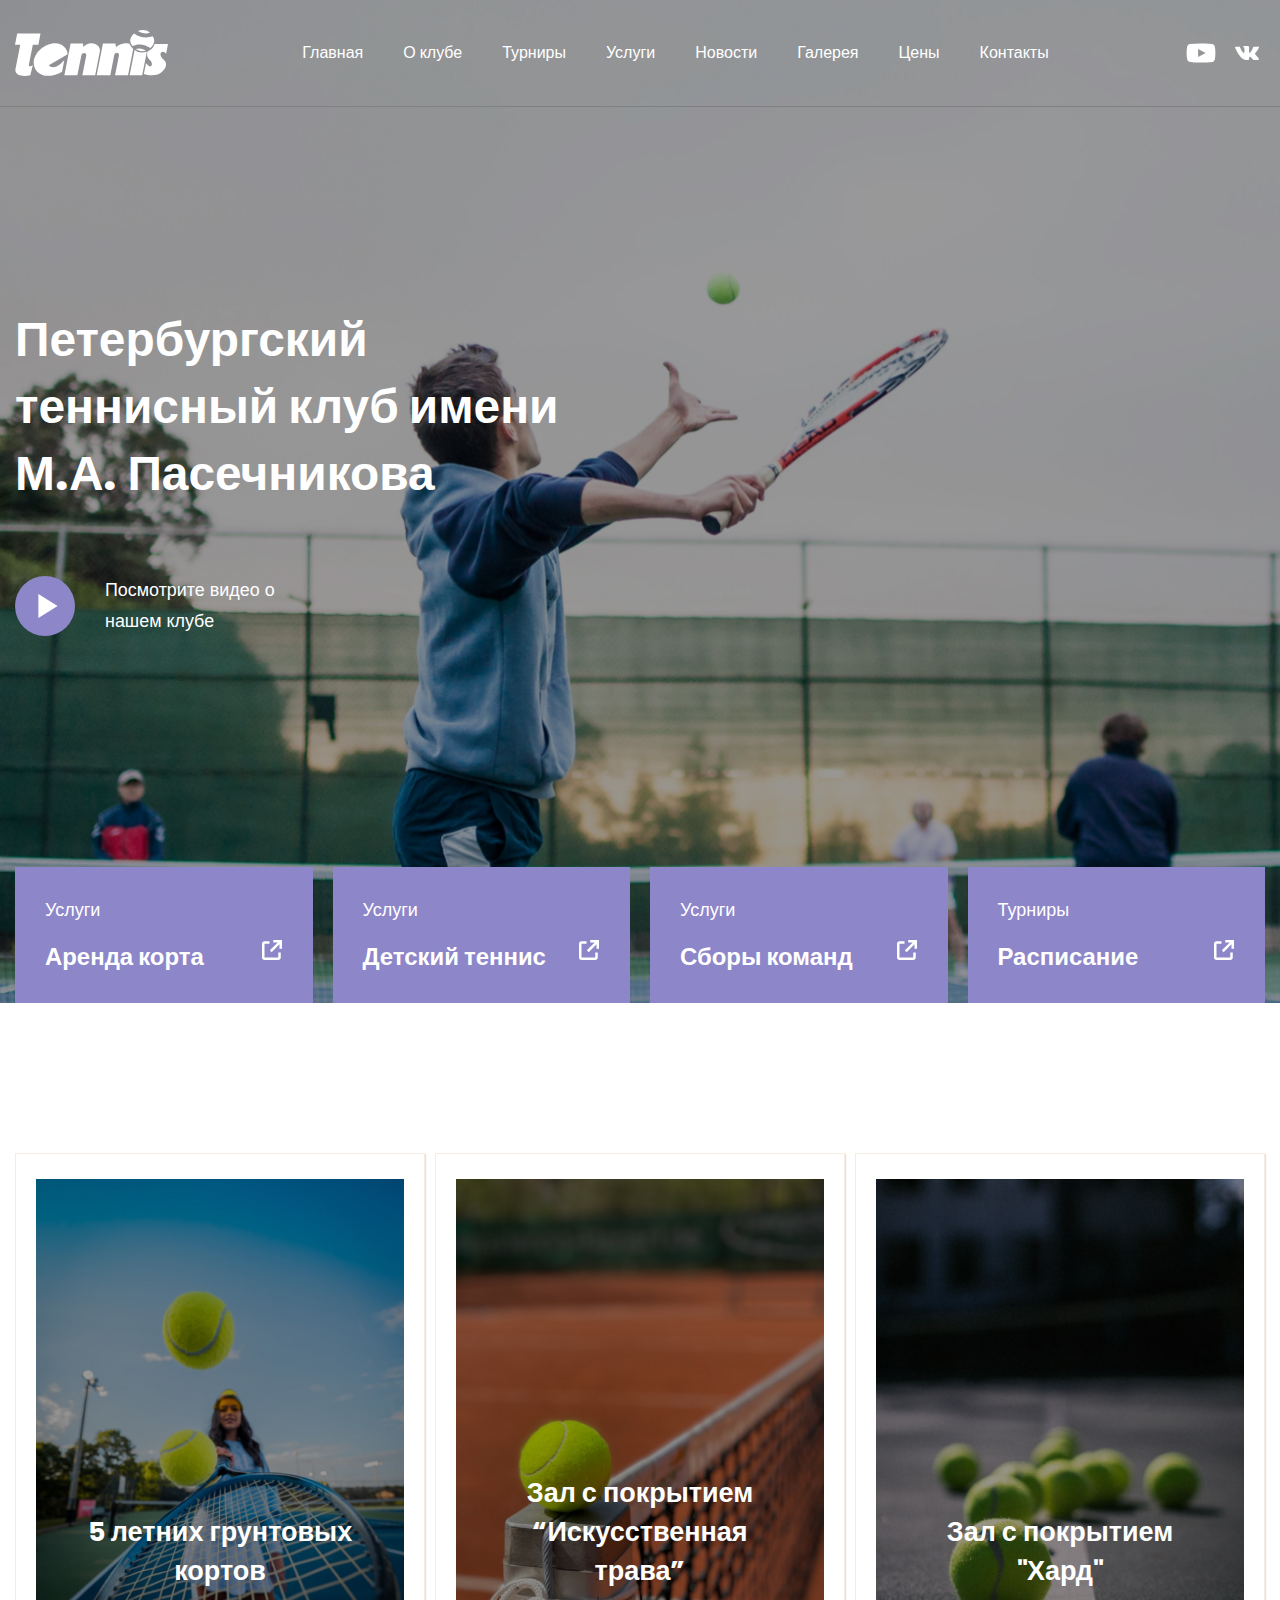
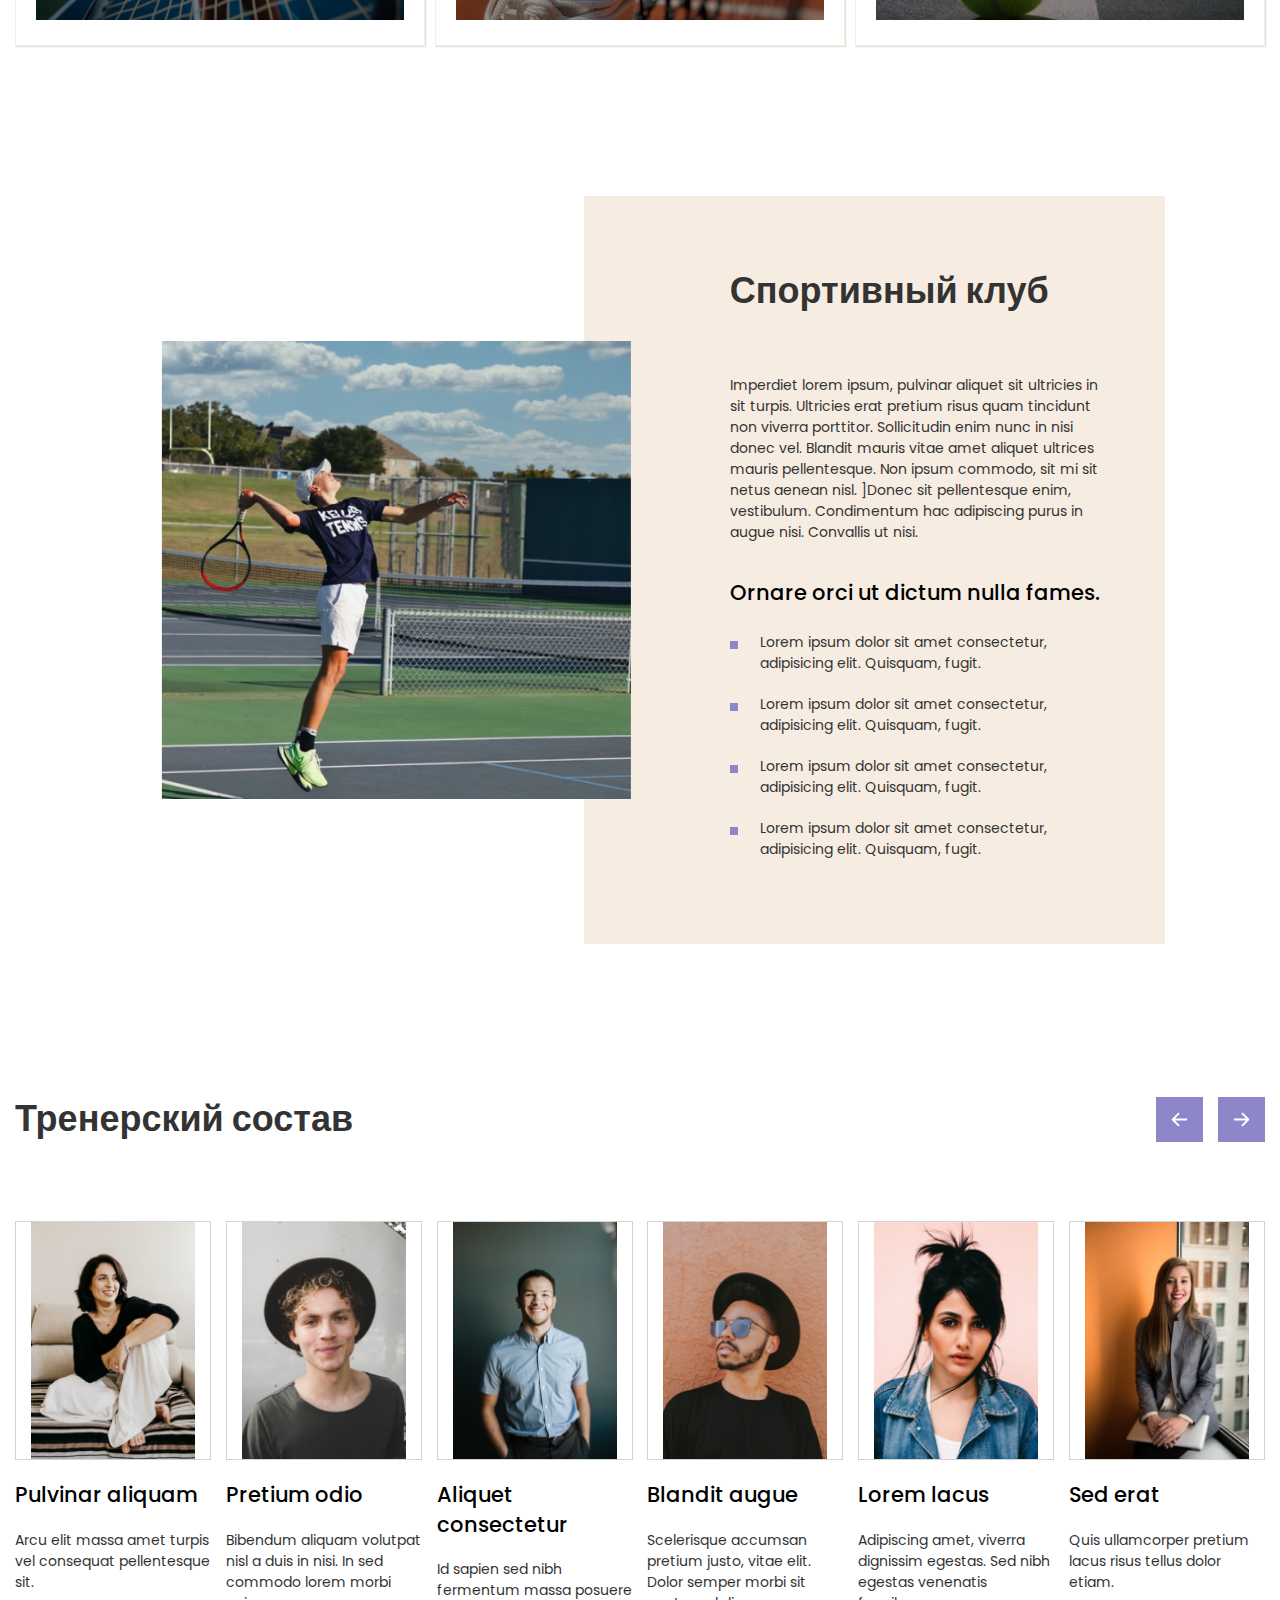
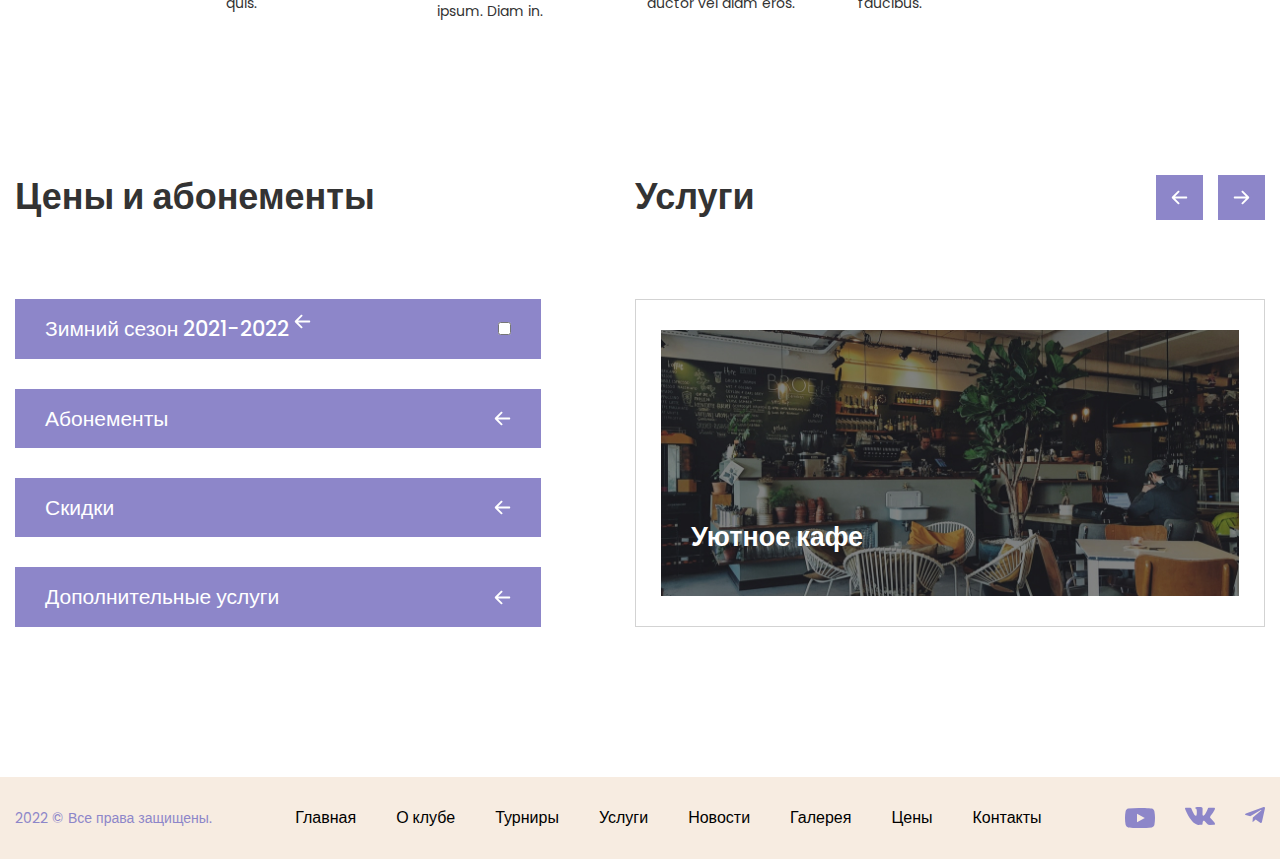
==== index.html @ 0118d3cc "Add files via upload" ====
<!DOCTYPE html>
<html lang="ru">
<head>
	<meta charset="UTF-8">
	<meta http-equiv="X-UA-Compatible" content="IE=edge">
	<meta name="viewport" content="width=device-width, initial-scale=1.0">
	<link rel="shortcut icon" href="img/Logo.svg" type="image/svg">
	<title>Tennis-Club</title>
	<link rel="stylesheet" href="./scss/css/index.css">
</head>
<body>
	<div class="wrapper">
		<header class="header">
			<div class="container">
				<nav class="nav">
					<div class="nav__logo logo" title="Tennis-Club Logo">
						<a><img src="./img/Logo.svg" alt="tennis-logotype"></a>
					</div>
					<input class="menu-toggle" type="checkbox" id="toggle">
					<label class="menu-label" for="toggle">
						<span></span>
					</label>
					<ul class="header__menu menu">
						<li class="menu__item"><a class="header__menu-link menu__link" href="#">Главная</a></li>
						<li class="menu__item"><a class="header__menu-link menu__link" href="club-info.html">О клубе</a></li>
						<li class="menu__item"><a class="header__menu-link menu__link" href="#">Турниры</a></li>
						<li class="menu__item"><a class="header__menu-link menu__link" href="#service">Услуги</a></li>
						<li class="menu__item"><a class="header__menu-link menu__link" href="news.html">Новости</a></li>
						<li class="menu__item"><a class="header__menu-link menu__link" href="#">Галерея</a></li>
						<li class="menu__item"><a class="header__menu-link menu__link" href="#price">Цены</a></li>
						<li class="menu__item"><a class="header__menu-link menu__link" href="#footer">Контакты</a></li>
					</ul>
					<div class="header__socials socials">
						<a href="#" title="Youtube">
							<img src="./img/youtube.svg" alt="youtube-icon">
						</a>
						<a href="#" title="VK">
							<img src="./img/vk.svg" alt="vk-icon">
						</a>
					</div>
				</nav>
			</div>
		</header>

		<main class="main">	

			<section class="intro section-wrap">
				<div class="container">
					<div class="intro__content">
						<h1 class="intro__title">
							Петербургский теннисный клуб имени М.А. Пасечникова
						</h1>
						<div class="intro__play-wrap">
							<a href="#" class="intro__play-btn">
								<img src="./img/triangle.svg" alt="play-triangle">
							</a>
							<p class="intro__play-caption">Посмотрите видео о нашем клубе</p>
						</div>
					</div>
					<div class="service-cards">
						<div class="service-cards__item">
							<div class="service-cards__wrap">
								<p class="service-cards__title">Услуги</p>
								<p class="service-cards__body">
									<a class="service-cards__desc" href="#">Аренда корта</a>
									<a class="service-cards__link" href="#">
										<img src="./img/external-link.svg" alt="link">
									</a>
								</p>
							</div>
						</div>
						<div class="service-cards__item">
							<div class="service-cards__wrap">
								<p class="service-cards__title">Услуги</p>
								<p class="service-cards__body">
									<a class="service-cards__desc" href="#">Детский теннис</a>
									<a class="service-cards__link" href="#">
										<img src="./img/external-link.svg" alt="link">
									</a>
								</p>
							</div>
						</div>
						<div class="service-cards__item">
							<div class="service-cards__wrap">
								<p class="service-cards__title">Услуги</p>
								<p class="service-cards__body">
									<a class="service-cards__desc" href="#">Сборы команд</a>
									<a class="service-cards__link" href="#">
										<img src="./img/external-link.svg" alt="link">
									</a>
								</p>
							</div>
						</div>
						<div class="service-cards__item">
							<div class="service-cards__wrap">
								<p class="service-cards__title">Турниры</p>
								<p class="service-cards__body">
									<a class="service-cards__desc" href="#">Расписание</a>
									<a class="service-cards__link" href="#">
										<img src="./img/external-link.svg" alt="link">
									</a>
								</p>
							</div>
						</div>
					</div>
				</div>
			</section>

			<div class="advantages section-wrap">
				<div class="container">
					<div class="advantages__content">
							<figure class="advantages__card">
								<div class="advantages__card-wrap">
									<img class="advantages__image" src="./img/advs/1pic.jpg" alt="woman's_playing_tennis">	
									<figcaption class="advantages__caption">5 летних грунтовых кортов</figcaption>
								</div>
							</figure>
							<figure class="advantages__card">
								<div class="advantages__card-wrap">
									<img class="advantages__image" src="./img/advs/2pic.jpg" alt="tennis-ball">	
									<figcaption class="advantages__caption">Зал с покрытием “Искусственная трава”</figcaption>
								</div>
							</figure>
							<figure class="advantages__card">
								<div class="advantages__card-wrap">
									<img class="advantages__image" src="./img/advs/3pic.jpg" alt="tennis-ball">	
									<figcaption class="advantages__caption">Зал с покрытием "Хард"</figcaption>
								</div>
							</figure>
					</div>
				</div>
			</div>

			<section class="about section-wrap">
				<div class="about__container">
					<div class="about__content">
						<div class="about__image">
							<img src="./img/about.jpg" alt="man's playing the tennis">
						</div>
						<div class="about__info">
							<h2 class="about__title title">Спортивный клуб</h2>
							<p class="about__desc">
								Imperdiet lorem ipsum, pulvinar aliquet sit ultricies in sit turpis. Ultricies erat pretium risus quam tincidunt non viverra porttitor.
								Sollicitudin enim nunc in nisi donec vel. Blandit mauris vitae amet aliquet ultrices mauris pellentesque. Non ipsum commodo, sit mi sit netus aenean nisl. ]Donec sit pellentesque enim, vestibulum. 
								Condimentum hac adipiscing purus in augue nisi. Convallis ut nisi.
							</p>
							<h3 class="about__subtitle">Ornare orci ut dictum nulla fames.</h3>
							<ul class="about__list">
								<li class="about__list-item">
									Lorem ipsum dolor sit amet consectetur, adipisicing elit. Quisquam, fugit.
								</li>
								<li class="about__list-item">
									Lorem ipsum dolor sit amet consectetur, adipisicing elit. Quisquam, fugit.
								</li>
								<li class="about__list-item">
									Lorem ipsum dolor sit amet consectetur, adipisicing elit. Quisquam, fugit.
								</li>
								<li class="about__list-item">
									Lorem ipsum dolor sit amet consectetur, adipisicing elit. Quisquam, fugit.
								</li>
							</ul>
						</div>
					</div>
				</div>
			</section>

			<section class="trainers section-wrap">
				<div class="container">
					<div class="trainers__top-row">
						<h2 class="trainers__title title">Тренерский состав</h2>
						<div class="buttons">
							<button class="button-back">
								<img src="./img/trainers/left-arrow.svg" alt="left-vector">
							</button>
							<button class="button-next">	
								<img src="./img/trainers/right-arrow.svg" alt="right-vector">
							</button>
						</div>
					</div>
					<div class="trainers__content">
						<div class="trainers__card">
							<div class="trainers__card-wrap">
								<img src="./img/trainers/Rectangle 39.jpg" alt="trainers_photo">
							</div>
							<div class="trainers__info">
								<h4 class="trainers__name">
								Pulvinar aliquam
							</h4>
							<p class="trainers__bio">
								Arcu elit massa amet turpis vel consequat pellentesque sit. 
							</p>
							</div>
						</div>
						<div class="trainers__card">
							<div class="trainers__card-wrap">
								<img src="./img/trainers/Rectangle 52.jpg" alt="trainers_photo">
							</div>
							<div class="trainers__info">
								<h4 class="trainers__name">
									Pretium odio
							</h4>
							<p class="trainers__bio">
								Bibendum aliquam volutpat nisl a duis in nisi. In sed commodo lorem morbi quis. 
							</p>
							</div>
						</div>
						<div class="trainers__card">
							<div class="trainers__card-wrap">
								<img src="./img/trainers/Rectangle 54.jpg" alt="trainers_photo">
							</div>
							<div class="trainers__info">
								<h4 class="trainers__name">
									Aliquet consectetur
							</h4>
							<p class="trainers__bio">
								Id sapien sed nibh fermentum massa posuere ipsum. Diam in. 
							</p>
							</div>
						</div>
						<div class="trainers__card">
							<div class="trainers__card-wrap">
								<img src="./img/trainers/Rectangle 56.jpg" alt="trainers_photo">
							</div>
							<div class="trainers__info">
								<h4 class="trainers__name">
									Blandit augue
							</h4>
							<p class="trainers__bio">
								Scelerisque accumsan pretium justo, vitae elit. Dolor semper morbi sit auctor vel diam eros.
							</p>
							</div>
						</div>
						<div class="trainers__card">
							<div class="trainers__card-wrap">
								<img src="./img/trainers/Rectangle 58.jpg" alt="trainers_photo">
							</div>
							<div class="trainers__info">
								<h4 class="trainers__name">
									Lorem lacus
							</h4>
							<p class="trainers__bio">
								Adipiscing amet, viverra dignissim egestas. Sed nibh egestas venenatis faucibus.  
							</p>
							</div>
						</div>
						<div class="trainers__card">
							<div class="trainers__card-wrap">
								<img src="./img/trainers/Rectangle 60.jpg" alt="trainers_photo">
							</div>
							<div class="trainers__info">
								<h4 class="trainers__name">
								Sed erat
							</h4>
							<p class="trainers__bio">
								Quis ullamcorper pretium lacus risus tellus dolor etiam. 
							</p>
							</div>
						</div>
					</div>
				</div>
			</section>

			<section class="annex section-wrap">
				<div class="container">
					<div class="annex__content">
						<div class="price" id="price">
							<h2 class="price__title title">Цены и абонементы</h2>
							<ul class="price__list">
								<li class="price__item">
									<label for="dropdown-toggle">
										Зимний сезон 2021-2022
									<img src="./img/trainers/left-arrow.svg" alt="left-vector">
									</label>
									<input type="checkbox" name="" id="dropdown-toggle">
								</li>
								<li class="price__item">
									Абонементы
									<img src="./img/trainers/left-arrow.svg" alt="left-vector">
								</li>
								<li class="price__item">
									Скидки
									<img src="./img/trainers/left-arrow.svg" alt="left-vector">
								</li>
								<li class="price__item">
									Дополнительные услуги
									<img src="./img/trainers/left-arrow.svg" alt="left-vector">
								</li>
							</ul>
						</div>
						<div class="service" id="service">
							<div class="service__top-row">
								<h2 class="service__title title">Услуги</h2>
								<div class="buttons">
									<button class="button-back">
										<img src="./img/trainers/left-arrow.svg" alt="left-vector">
									</button>
									<button class="button-next">	
										<img src="./img/trainers/right-arrow.svg" alt="right-vector">
									</button>
								</div>	
							</div>
							<div class="service__image">
								<div class="service__image-wrap">
									<img src="./img/service.jpg" alt="cafe-picture">
									<h4 class="service__image-caption">Уютное кафе</h4>
								</div>
							</div>
						</div>
					</div>
				</div>
			</section>
		</main>
		<footer class="footer" id="footer">
			<div class="container">
				<nav class="footer__nav nav">
					<p class="copyright">2022 © Все права защищены.</p>
					<ul class=" footer__menu menu">
						<li class="menu__item"><a class="menu__link footer__menu-link" href="#">Главная</a></li>
						<li class="menu__item"><a class="menu__link footer__menu-link" href="club-info.html">О клубе</a></li>
						<li class="menu__item"><a class="menu__link footer__menu-link" href="#">Турниры</a></li>
						<li class="menu__item"><a class="menu__link footer__menu-link" href="#">Услуги</a></li>
						<li class="menu__item"><a class="menu__link footer__menu-link" href="news.html">Новости</a></li>
						<li class="menu__item"><a class="menu__link footer__menu-link" href="#">Галерея</a></li>
						<li class="menu__item"><a class="menu__link footer__menu-link" href="#">Цены</a></li>
						<li class="menu__item"><a class="menu__link footer__menu-link" href="#">Контакты</a></li>
					</ul>
					<div class="footer__socials socials">
						<a href="#"><img src="./img/footer/Group.svg" alt="youtube-icon" title="YouTube"></a>
						<a href="#"><img src="./img/footer/Vector-1.svg" alt="vk-icon" title="VK"></a>
						<a href="#"><img src="./img/footer/Vector.svg" alt="telegram-icon" title="Telegram"></a>
					</div>
				</nav>
			</div>
		</footer>
	</div>
</body>
</html>
---- scss/css/index.css ----
@import"https://fonts.googleapis.com/css2?family=Poppins:wght@400;500;700&display=swap";*{padding:0;margin:0;border:0}*,*:before,*:after{box-sizing:border-box}:focus,:active{outline:none}a:focus,a:active{outline:none}nav,footer,header,aside{display:block}html,body{height:100%;width:100%;font-size:100%;line-height:1;-ms-text-size-adjust:100%;-moz-text-size-adjust:100%;-webkit-text-size-adjust:100%}input,button,textarea{font-family:inherit}table{border-collapse:collapse}input::-ms-clear{display:none}button{cursor:pointer}button::-moz-focus-inner{padding:0;border:0}a,a:visited{text-decoration:none}a:hover{text-decoration:none}ul li{list-style:none}img{vertical-align:top}strong{font-weight:normal}h1,h2,h3,h4,h5,h6{font-size:inherit;font-weight:400}.wrapper{display:flex;flex-direction:column;min-height:100%;font-family:"Poppins",sans-serif;font-size:14px;overflow:hidden}.main{flex:1 0 auto;font-size:14px;margin-bottom:150px}@media screen and (max-width: 1200px){.main{font-size:11px}}@media screen and (max-width: 992px){.main{font-size:9px}}@media screen and (max-width: 600px){.main{font-size:6px}}.container{max-width:1300px;margin:0 auto;padding:0 15px;box-sizing:content-box}.section-wrap:not(:first-child){padding-top:10.715em}.header{position:absolute;padding-top:30px;padding-bottom:30px;width:100%;background:rgba(0,0,0,0);border-bottom:1px solid gray}.nav{display:flex;justify-content:space-between;align-items:center}.nav__logo{cursor:help}.menu{display:flex;gap:20px 40px;align-items:center}@media screen and (max-width: 1070px){.menu{display:none}}.menu__link{font-size:16px;font-weight:500;line-height:20px;transition:color .1s ease-in-out}.header__menu-link{color:#fff}.header__menu-link:hover{color:#e6e6e6}.header__menu-link:active{color:#c8c8c8}.socials{display:flex;gap:0px 10px}.socials a:hover{transition:.2s ease-in-out;opacity:.8}.menu-toggle{position:absolute;top:0;right:0;display:none}.menu-label{display:none}@media screen and (max-width: 1070px){.nav__logo{margin-right:auto}.menu-toggle{display:block;opacity:0}.menu-label{position:relative;z-index:30;order:3;display:flex;justify-content:center;align-items:center;width:40px;height:40px;cursor:pointer}.menu-label span{position:absolute;right:0;display:block;width:100%;height:3.2px;background-color:#fff;transition:width .2s}.menu-label span::before,.menu-label span::after{position:absolute;right:0;display:block;content:"";width:80%;height:3px;background-color:#fff}.menu-label span::before{bottom:10px}.menu-label span::after{top:10px}.header__menu{display:none;position:absolute;top:0;right:0;padding:120px 15px 30px 50px;background-color:rgba(0,0,0,.8)}.header__menu-link{color:#8d86c9}.header__menu-link:hover{color:#e6e6e6}.header__menu-link:active{color:#c8c8c8}.header__menu-link{font-size:20px}.menu-toggle:checked~.header__menu{display:flex;flex-direction:column;align-items:flex-end}.menu-toggle:checked~.menu-label span{width:90%;transition:width .2s}.header__socials{display:none}}@media screen and (max-width: 576px){.header{padding-top:15px;padding-bottom:15px}.header__menu{width:100%;padding:90px 15px 30px 0px}.header__menu-link{font-size:24px}.menu-label span{width:80%}.menu-toggle:checked~.menu-label span{width:70%}}.intro{background:url(/img/main-intro-bg.jpg) no-repeat;background-size:cover}.intro__content{padding-top:21.85em;font-size:14px;color:#fff}.intro__title{max-width:550px;margin-bottom:4.28rem;font-size:3.42em;font-weight:700;line-height:1.4em}.intro__play-wrap{display:flex;align-items:center;gap:0 30px}.intro__play-btn{display:flex;justify-content:center;align-items:center;width:60px;height:60px;background:#8d86c9;border-radius:50%;cursor:pointer}.intro__play-btn img{width:30px;height:24px;margin-left:5px}.intro__play-btn:hover{outline:1px solid #fff;outline-offset:3px;background-color:#827acc;transition:.1s ease-in-out}.intro__play-btn:active{outline-offset:1px;background:#736cac;transition:.1s ease-in-out}.intro__play-caption{max-width:200px;font-size:1.28em;font-weight:500;line-height:1.7}.service-cards{display:flex;justify-content:space-between;gap:20px 20px;padding-top:14.43rem}.service-cards__item{flex:1 1 21.42em;font-size:14px;background:#8d86c9}.service-cards__wrap{display:flex;flex-direction:column;justify-content:space-between;padding:2.14em;height:100%;color:#fff}.service-cards__title{margin-bottom:1.08rem;font-size:18px;line-height:26px;font-weight:500}.service-cards__body{display:flex;justify-content:space-between}.service-cards__desc{font-size:1.71em;font-weight:700;line-height:33px;color:inherit}.service-cards__body:hover{opacity:.8}@media screen and (max-width: 1200px){html{font-size:12px}.intro__content{font-size:13px}.service-cards{flex-wrap:wrap}.service-cards__item{flex:1 1 400px}}@media screen and (max-width: 920px){.intro__content{font-size:12px}.service-cards__item{flex:1 1 300px;font-size:12px}}@media screen and (max-width: 768px){html{font-size:10px}.intro__content{font-size:10px}.service-cards__item{font-size:10px}}@media screen and (max-width: 576px){html{font-size:8px}.intro{background-position:20% 0}.intro__content{font-size:8px}.intro__play-caption{font-size:1.8em}.service-cards__item{font-size:8px}}@media screen and (max-width: 480px){html{font-size:6px}.intro__content{font-size:7px}.service-cards__title{margin-bottom:8px}.service-cards__item{font-size:6px}.service-cards__body{font-size:14px}.service-cards__desc{font-size:1.2em}}.advantages__content{display:flex;justify-content:space-between;gap:0 10px}.advantages__card{padding:25px 20px;border:1px solid #f7ece1;box-shadow:1px 1px 1px #e3e2dc}.advantages__card-wrap{position:relative;display:flex;justify-content:center;align-items:flex-end;overflow:hidden}.advantages__card-wrap .advantages__image{width:100%;height:100%;-o-object-fit:cover;object-fit:cover;transition:.2s ease-in-out}.advantages__card-wrap .advantages__image:hover{transform:scale(1.1)}.advantages__caption{position:absolute;bottom:30px;padding:0 30px;font-size:27px;font-weight:700;line-height:39px;text-align:center;color:#fff}@media screen and (max-width: 992px){.advantages__caption{bottom:20px;font-size:23px}}@media screen and (max-width: 768px){.advantages__content{flex-wrap:wrap;justify-content:center;gap:10px}}.about__container{max-width:1080px;margin:0 auto;padding:0 15px}.about__content{display:flex;align-items:center;font-size:14px}@media screen and (max-width: 1200px){.about__content{font-size:12px}}@media screen and (max-width: 900px){.about__content{font-size:10px}}@media screen and (max-width: 768px){.about__content{flex-direction:column;justify-content:center;font-size:8px}.about__content .about__image{position:static;transform:none;margin-bottom:20px}}.about__image{position:relative;flex:0 1 525px;transform:translateX(10%)}.about__image img{width:100%;height:100%;-o-object-fit:cover;object-fit:cover}.about__info{flex:0 1 626px;padding:5em 4.285em 6em 10.42em;background:#f7ece1}.title{font-size:36px;font-weight:700;line-height:50px;color:#333}@media screen and (max-width: 780px){.title{font-size:30px}}@media screen and (max-width: 480px){.title{font-size:25px}}.about__title{margin-bottom:1.64em}.about__desc{line-height:21px;color:#333;margin-bottom:35px}.about__subtitle{font-size:21px;font-weight:500;line-height:29.4px;margin-bottom:25px}.about__list{display:flex;flex-direction:column;gap:20px 0px}.about__list-item{line-height:21px;color:#333;position:relative;padding-left:30px}.about__list-item::before{position:absolute;top:20%;left:0;display:block;content:"";width:8px;height:8px;background-color:#8d86c9}.trainers__top-row{display:flex;justify-content:space-between;align-items:center;margin-bottom:77px}.buttons{display:flex;gap:0 15px}.button-back,.button-next{display:flex;justify-content:center;align-items:center;padding:15px;background-color:#8d86c9}.button-back:hover,.button-next:hover{background-color:#827acc;transition:background-color,background,.1s ease-in-out}.button-back:active,.button-next:active{background:#685fb9}.trainers__content{display:grid;grid-template-columns:repeat(auto-fit, minmax(0, 196px));grid-gap:20px 0px;justify-content:space-between}.trainers__card{display:flex;flex-direction:column;align-items:center;gap:20px}.trainers__card-wrap{padding:0 15px;border:1px solid #d3d3d3}.trainers__card-wrap img{max-width:100%;height:100%;-o-object-fit:cover;object-fit:cover}.trainers__info{max-width:196px}.trainers__name{font-size:21px;font-weight:500;line-height:29.4px;margin-bottom:20px}.trainers__bio{line-height:21px;color:#333}@media screen and (max-width: 1200px){.trainers{padding-top:120px}.trainers__card{flex-direction:row;justify-content:center;grid-column:span 2}}@media screen and (max-width: 940px){.trainers{padding-top:100px}}@media screen and (max-width: 576px){.trainers{padding-top:80px}.trainers__top-row{flex-direction:column;gap:15px 10px;margin-bottom:50px}.trainers__title{text-align:center}}@media screen and (max-width: 480px){.trainers{padding-top:60px}.trainers__content{justify-content:center}.trainers__card:first-child{flex-direction:column;justify-content:initial}.trainers__card:not(:first-child){display:none}}.annex__content{display:flex;justify-content:space-between;gap:20px 30px}.price{flex:0 1 526px}.price__title{margin-bottom:77px}.price__list{display:flex;flex-direction:column;gap:30px 0}.price__item{font-size:21px;font-weight:500;line-height:29.4px;display:flex;justify-content:space-between;align-items:center;padding:15px 30px;color:#fff;background:#8d86c9;cursor:pointer;transition:background .3s ease-in-out}.price__item img{transition:.3s ease-in-out}.price__item:hover img{transform:rotate(-90deg)}.price__item:hover{background-color:#827acc}.service{flex:0 1 630px;display:flex;flex-direction:column}.service__top-row{display:flex;justify-content:space-between;align-items:center;margin-bottom:77px}.service__image{padding:30px 25px;border:1px solid #d3d3d3}.service__image-wrap{display:flex;align-items:flex-end;overflow:hidden}.service__image-wrap img{width:100%;height:100%;-o-object-fit:cover;object-fit:cover;transition:transform .17s ease-in-out}.service__image-wrap img:hover{transform:scale(1.05)}.service__image-wrap .service__image-caption{position:absolute;padding:0px 0px 40px 30px;font-size:27px;font-weight:700;line-height:39px;color:#fff}@media screen and (max-width: 800px){.annex__content{flex-wrap:wrap}.price{flex:1 1 auto}.service{flex:1 1 auto}}@media screen and (max-width: 576px){.price__title,.service__top-row{margin-bottom:50px}}@media screen and (max-width: 480px){.price__title,.service__top-row{margin-bottom:30px}.service__image{padding:10px 15px}.service__image-wrap{align-items:flex-end;justify-content:center}.service__image-wrap .service__image-caption{padding:0px;margin-bottom:10px}}.footer{padding:30px 0px;background-color:#f7ece1}.copyright{color:#8d86c9}@media screen and (max-width: 1188px){.footer__nav{flex-wrap:wrap;gap:20px 30px}.footer__nav .footer__menu{flex:1 1 auto}.footer__nav .copyright{flex:1 1 auto}.footer__nav .footer__socials{flex:1 1 auto}}@media screen and (max-width: 846px){.footer__menu{flex:0 1 500px;gap:10px;flex-wrap:wrap}}.footer__menu{display:flex;justify-content:space-between;align-items:center}.footer__menu-link{color:#000}.footer__menu-link:hover{text-decoration:underline}.footer__menu-link:active{text-decoration:none}.footer__socials{gap:0 30px}
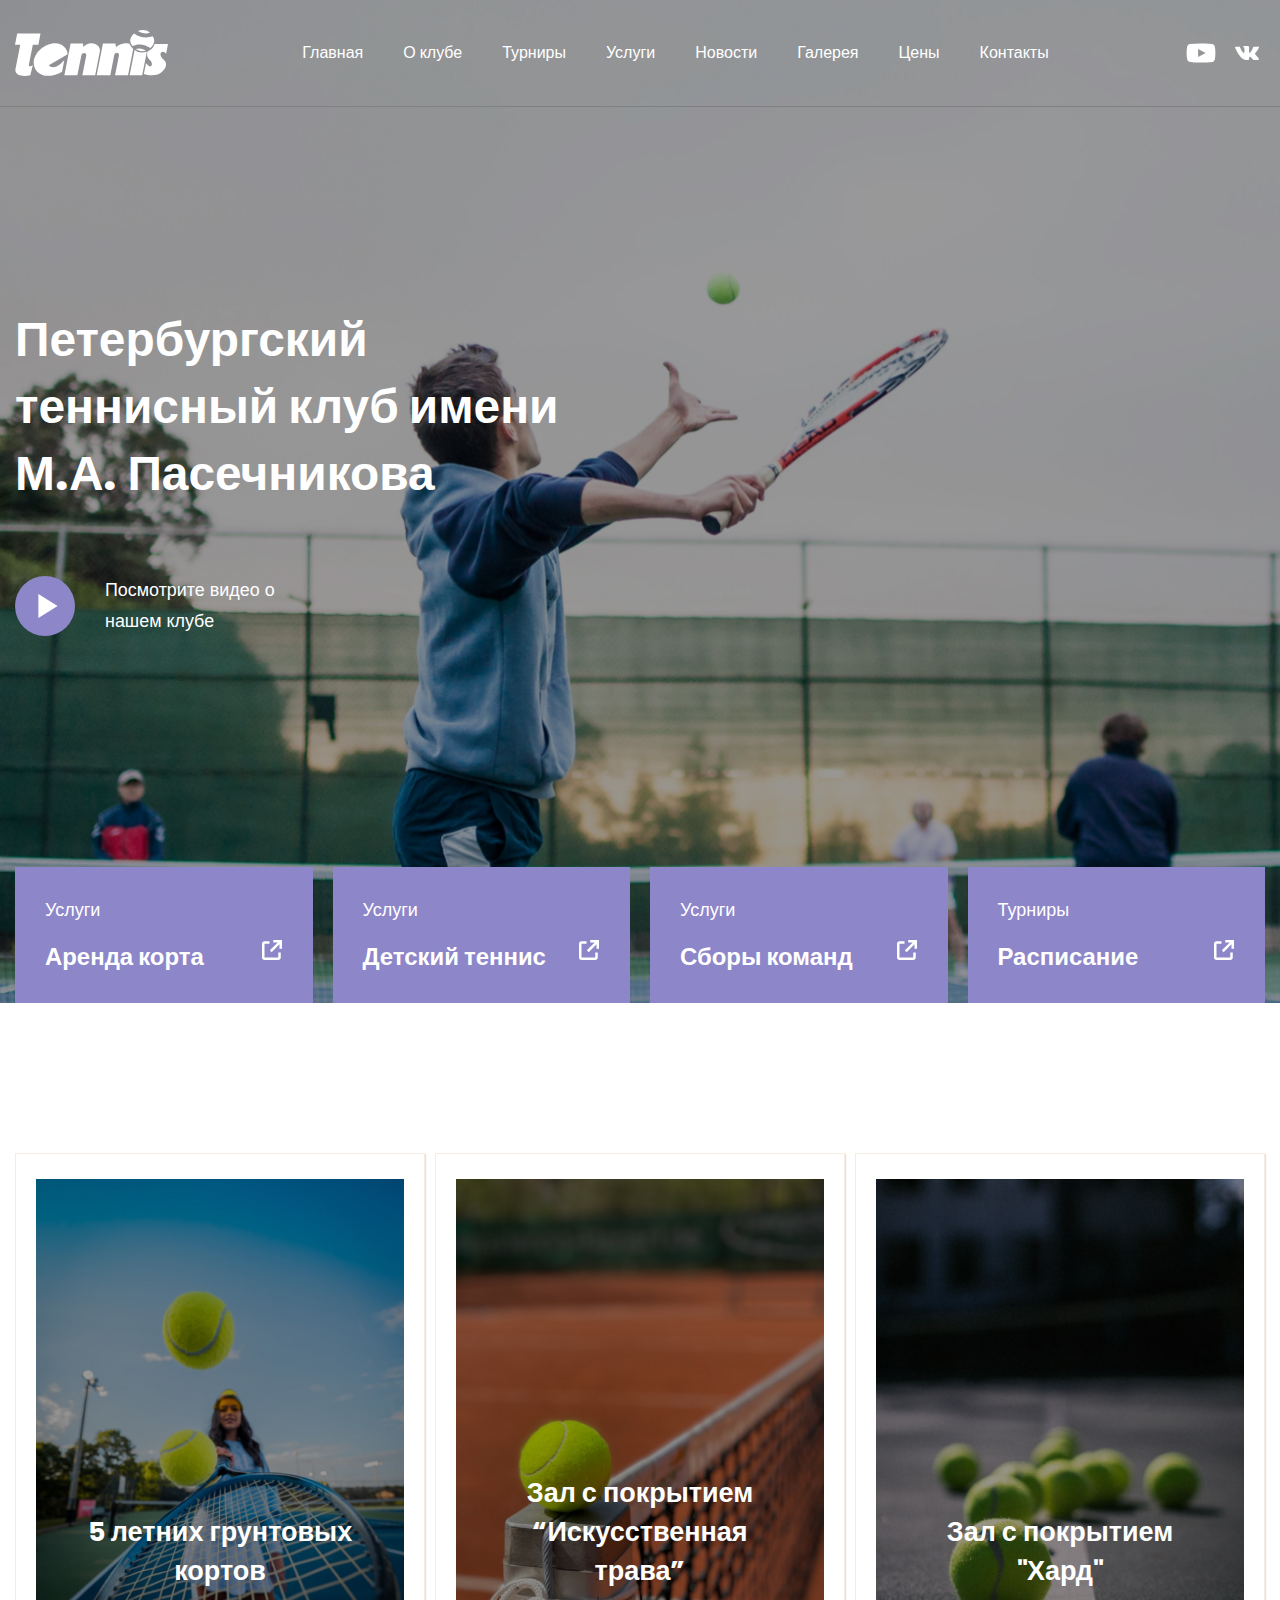
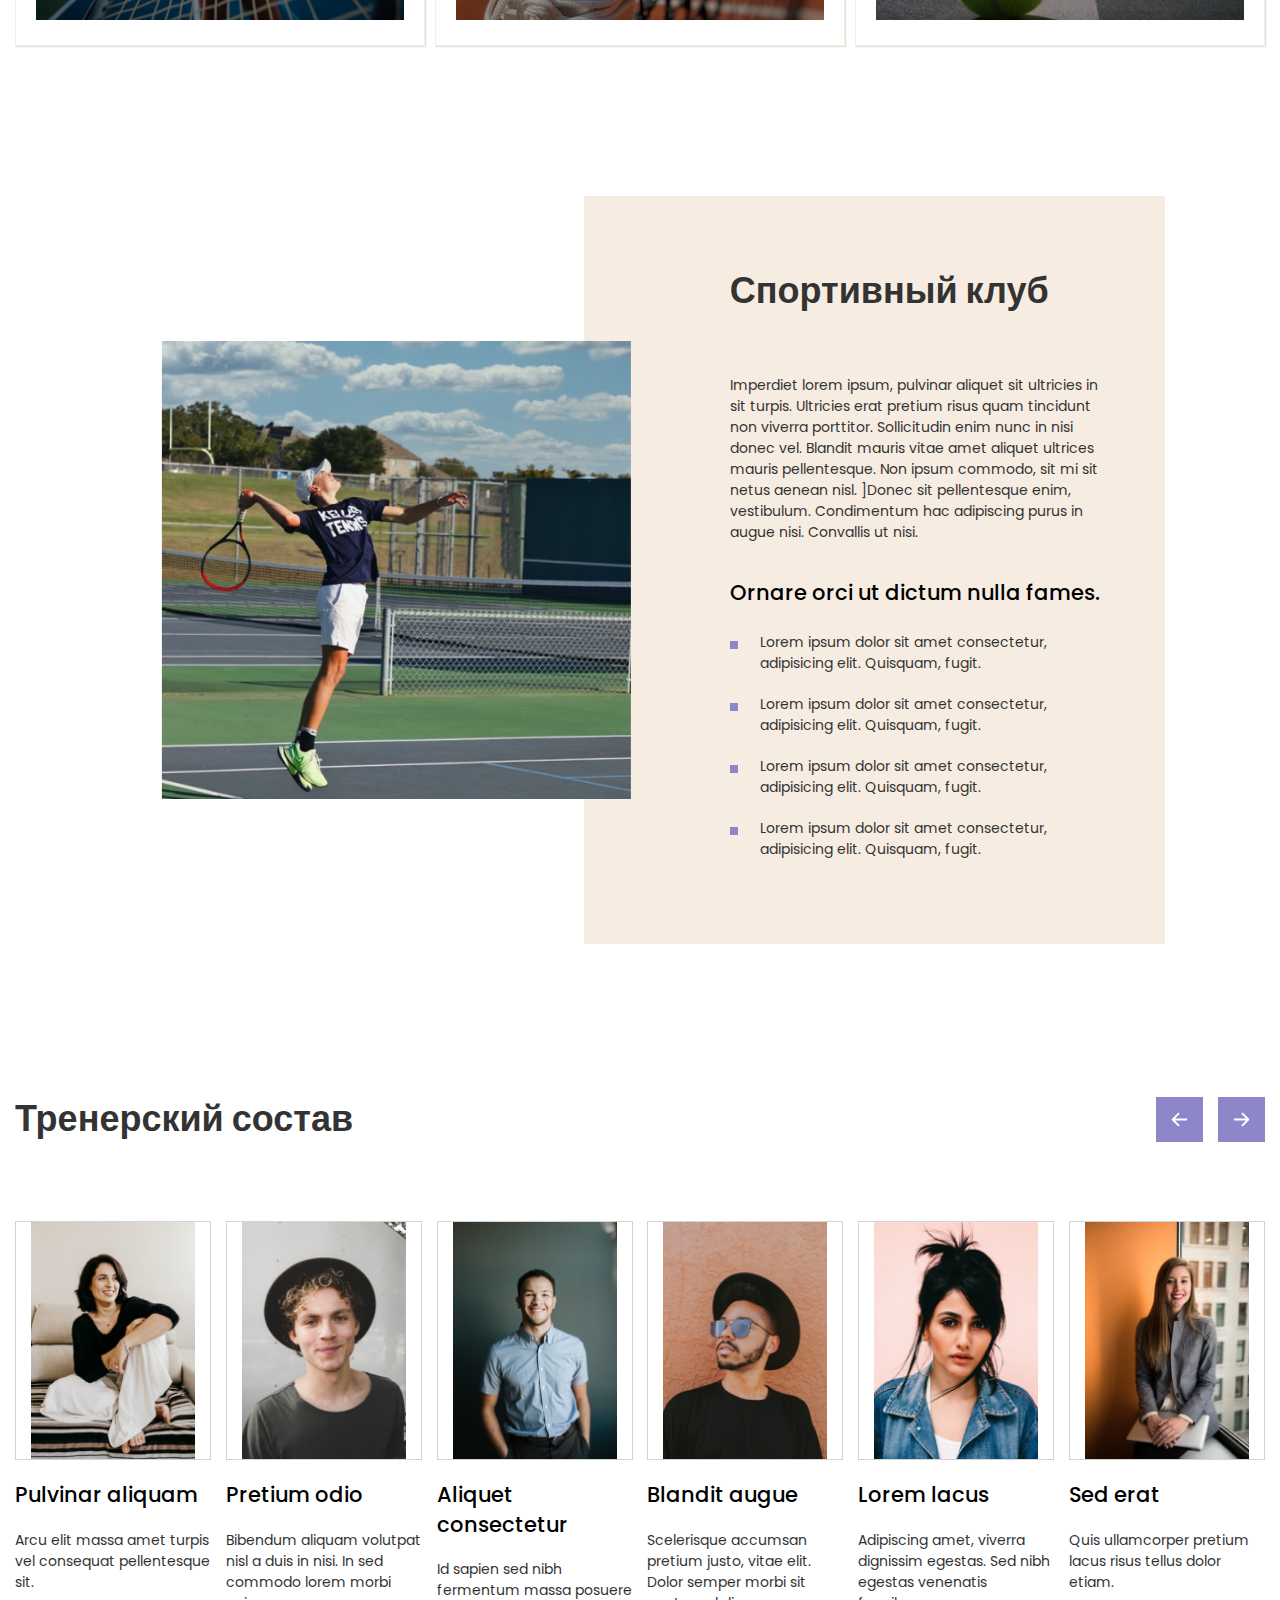
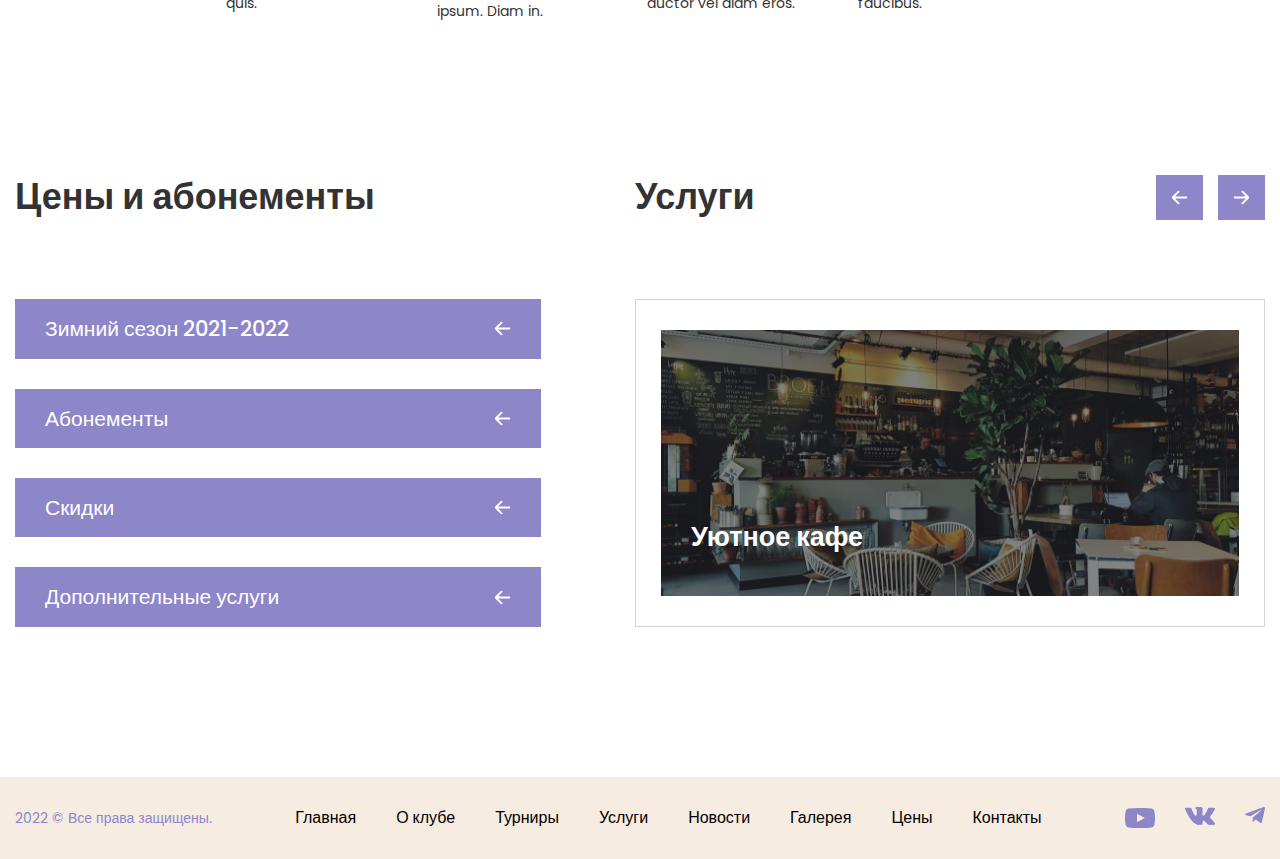
==== commit 233118ee: "Update index.html" ====
--- a/index.html
+++ b/index.html
@@ -267,11 +267,8 @@
 							<h2 class="price__title title">Цены и абонементы</h2>
 							<ul class="price__list">
 								<li class="price__item">
-									<label for="dropdown-toggle">
-										Зимний сезон 2021-2022
+									Зимний сезон 2021-2022
 									<img src="./img/trainers/left-arrow.svg" alt="left-vector">
-									</label>
-									<input type="checkbox" name="" id="dropdown-toggle">
 								</li>
 								<li class="price__item">
 									Абонементы
@@ -334,4 +331,4 @@
 		</footer>
 	</div>
 </body>
-</html>+</html>
